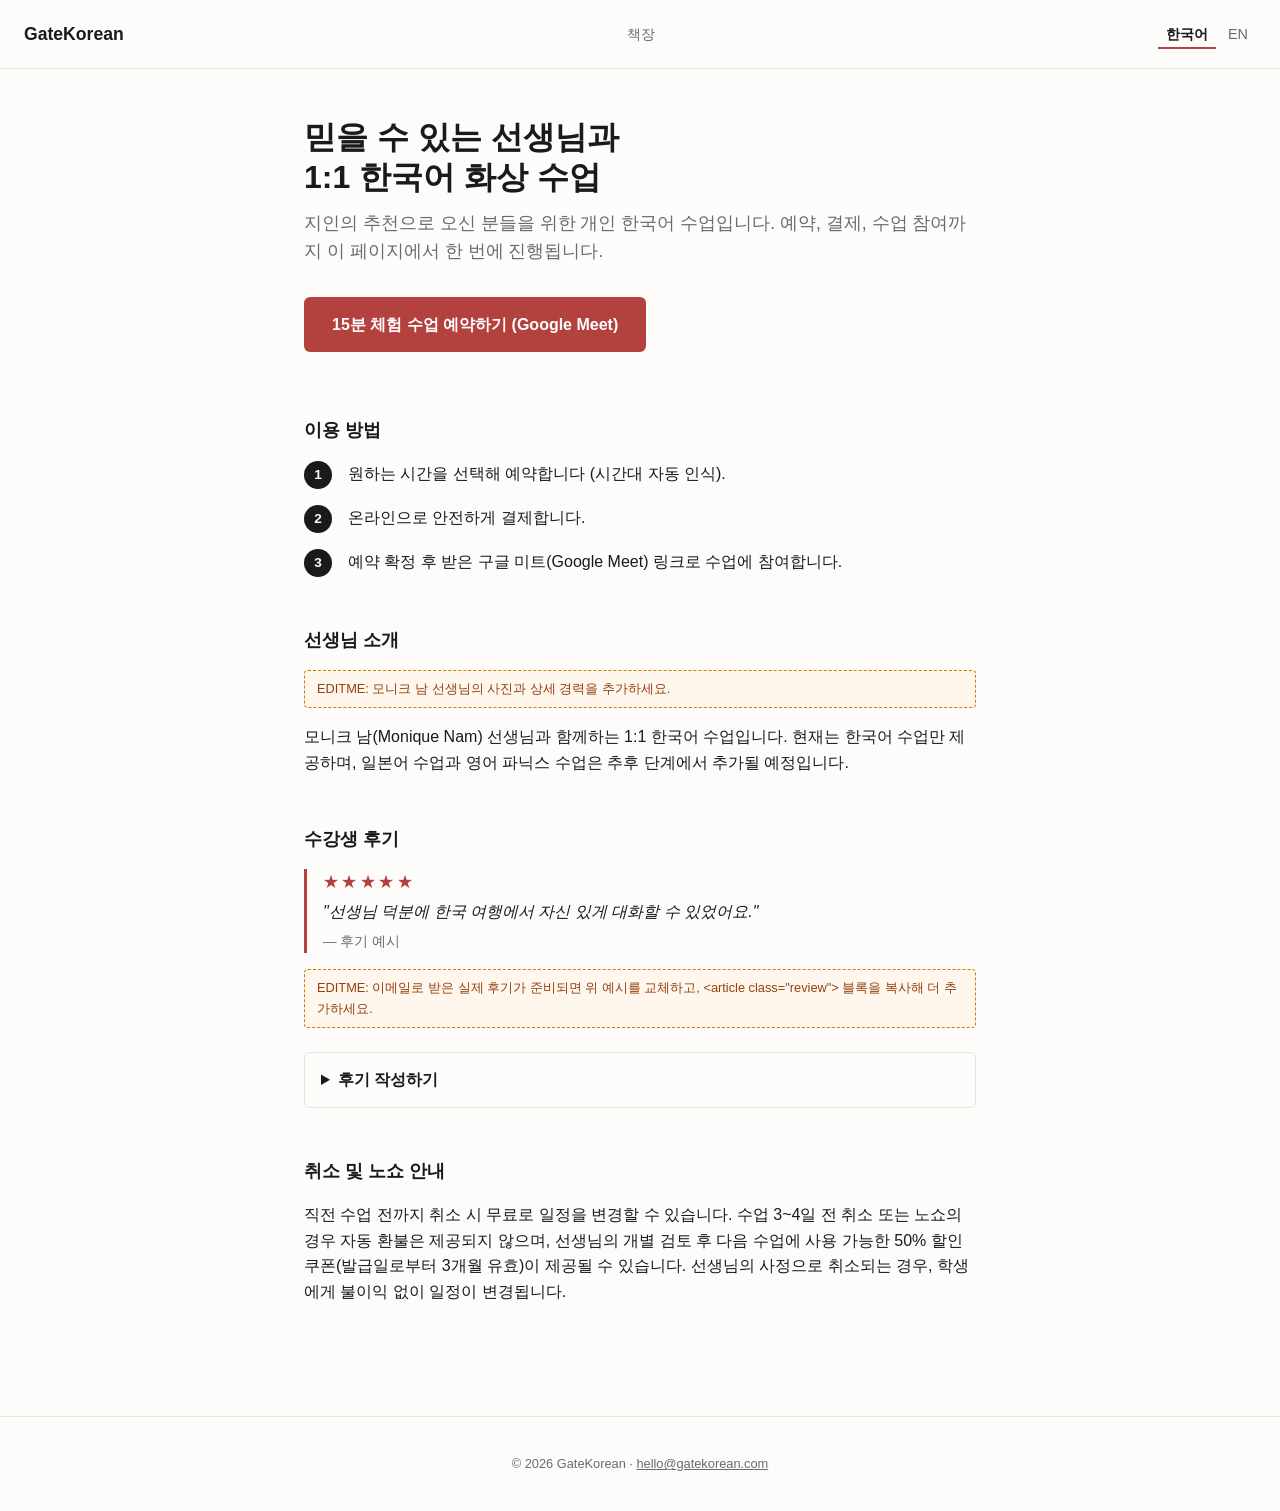
==== ko/index.html @ 8f3b7440 "Add student review section and book archive pages Reviews are curated by hand from Formspree-emailed" ====
<!doctype html>
<html lang="ko">
<head>
<meta charset="utf-8">
<meta name="viewport" content="width=device-width, initial-scale=1">
<title>모니크와 함께하는 한국어 개인 수업</title>
<meta name="description" content="화상으로 배우는 1:1 한국어 개인 수업. 예약부터 결제, 수업까지 한 번에.">
<link rel="stylesheet" href="/assets/style.css">
</head>
<body>
<header class="site">
  <a class="brand" href="/ko/">GateKorean</a>
  <nav class="site-nav">
    <a href="/ko/books/">책장</a>
  </nav>
  <nav class="lang-toggle">
    <a href="/ko/" class="active">한국어</a>
    <a href="/en/">EN</a>
  </nav>
</header>

<main>
  <div class="wrap">
    <h1>믿을 수 있는 선생님과<br>1:1 한국어 화상 수업</h1>
    <p class="tagline">지인의 추천으로 오신 분들을 위한 개인 한국어 수업입니다. 예약, 결제, 수업 참여까지 이 페이지에서 한 번에 진행됩니다.</p>

    <a class="cta" href="https://cal.com/moniquenam/moniquekor-trial-lesson-15min" target="_blank" rel="noopener">15분 체험 수업 예약하기 (Google Meet)</a>

    <section>
      <h2>이용 방법</h2>
      <ol class="steps">
        <li><span class="num">1</span><span>원하는 시간을 선택해 예약합니다 (시간대 자동 인식).</span></li>
        <li><span class="num">2</span><span>온라인으로 안전하게 결제합니다.</span></li>
        <li><span class="num">3</span><span>예약 확정 후 받은 구글 미트(Google Meet) 링크로 수업에 참여합니다.</span></li>
      </ol>
    </section>

    <section>
      <h2>선생님 소개</h2>
      <div class="placeholder">EDITME: 모니크 남 선생님의 사진과 상세 경력을 추가하세요.</div>
      <p>모니크 남(Monique Nam) 선생님과 함께하는 1:1 한국어 수업입니다. 현재는 한국어 수업만 제공하며, 일본어 수업과 영어 파닉스 수업은 추후 단계에서 추가될 예정입니다.</p>
    </section>

    <section>
      <h2>수강생 후기</h2>

      <div class="reviews">
        <article class="review">
          <div class="review-stars" aria-hidden="true">★★★★★</div>
          <p class="review-comment">"선생님 덕분에 한국 여행에서 자신 있게 대화할 수 있었어요."</p>
          <p class="review-name">— 후기 예시</p>
        </article>
      </div>
      <div class="placeholder">EDITME: 이메일로 받은 실제 후기가 준비되면 위 예시를 교체하고, &lt;article class="review"&gt; 블록을 복사해 더 추가하세요.</div>

      <details class="review-form-wrap">
        <summary>후기 작성하기</summary>
        <form class="review-form" action="https://formspree.io/f/EDITME" method="POST">
          <label for="review-name">이름</label>
          <input type="text" id="review-name" name="name" required>

          <fieldset class="star-rating">
            <legend>평점</legend>
            <input type="radio" id="star5" name="rating" value="5" required><label for="star5" title="5점">★</label>
            <input type="radio" id="star4" name="rating" value="4"><label for="star4" title="4점">★</label>
            <input type="radio" id="star3" name="rating" value="3"><label for="star3" title="3점">★</label>
            <input type="radio" id="star2" name="rating" value="2"><label for="star2" title="2점">★</label>
            <input type="radio" id="star1" name="rating" value="1"><label for="star1" title="1점">★</label>
          </fieldset>

          <label for="review-comment">후기 내용</label>
          <textarea id="review-comment" name="comment" rows="4" required></textarea>

          <input type="text" name="_gotcha" style="display:none" tabindex="-1" autocomplete="off">
          <input type="hidden" name="_subject" value="New review — GateKorean">

          <button type="submit" class="cta">후기 제출하기</button>
        </form>
      </details>
    </section>

    <section>
      <h2>취소 및 노쇼 안내</h2>
      <p>직전 수업 전까지 취소 시 무료로 일정을 변경할 수 있습니다. 수업 3~4일 전 취소 또는 노쇼의 경우 자동 환불은 제공되지 않으며, 선생님의 개별 검토 후 다음 수업에 사용 가능한 50% 할인 쿠폰(발급일로부터 3개월 유효)이 제공될 수 있습니다. 선생님의 사정으로 취소되는 경우, 학생에게 불이익 없이 일정이 변경됩니다.</p>
    </section>
  </div>
</main>

<footer class="site">
  <p>&copy; 2026 GateKorean · <a href="mailto:hello@gatekorean.com">hello@gatekorean.com</a></p>
</footer>
</body>
</html>
---- assets/style.css ----
:root {
  --ink: #1a1a1a;
  --paper: #fdfcfa;
  --accent: #b3413e;
  --muted: #6b6b6b;
  --line: #e6e2dc;
  --max-width: 720px;
}

* { box-sizing: border-box; }

html { scroll-behavior: smooth; }

body {
  margin: 0;
  font-family: -apple-system, BlinkMacSystemFont, "Apple SD Gothic Neo", "Noto Sans KR", "Segoe UI", sans-serif;
  color: var(--ink);
  background: var(--paper);
  line-height: 1.6;
}

.wrap {
  max-width: var(--max-width);
  margin: 0 auto;
  padding: 0 1.5rem;
}

header.site {
  display: flex;
  align-items: center;
  justify-content: space-between;
  padding: 1.25rem 1.5rem;
  border-bottom: 1px solid var(--line);
}

header.site .brand {
  font-weight: 700;
  font-size: 1.1rem;
  text-decoration: none;
  color: var(--ink);
}

.site-nav a {
  color: var(--muted);
  text-decoration: none;
  font-size: 0.9rem;
  padding: 0.3rem 0.5rem;
}

.site-nav a:hover,
.site-nav a[aria-current="page"] {
  color: var(--ink);
  font-weight: 700;
}

.lang-toggle a {
  color: var(--muted);
  text-decoration: none;
  font-size: 0.9rem;
  padding: 0.3rem 0.5rem;
}

.lang-toggle a.active {
  color: var(--ink);
  font-weight: 700;
  border-bottom: 2px solid var(--accent);
}

main .wrap { padding-top: 3rem; padding-bottom: 4rem; }

h1 {
  font-size: 2rem;
  line-height: 1.25;
  margin: 0 0 0.75rem;
}

.tagline {
  font-size: 1.1rem;
  color: var(--muted);
  margin: 0 0 2rem;
}

.cta {
  display: inline-block;
  background: var(--accent);
  color: #fff;
  text-decoration: none;
  font-weight: 700;
  padding: 0.9rem 1.75rem;
  border-radius: 6px;
  margin-bottom: 3rem;
}

.cta:hover { opacity: 0.9; }

section {
  margin-bottom: 3rem;
}

section h2 {
  font-size: 1.15rem;
  margin-bottom: 1rem;
}

.steps {
  list-style: none;
  padding: 0;
  margin: 0;
  display: grid;
  gap: 1rem;
}

.steps li {
  display: flex;
  gap: 1rem;
  align-items: flex-start;
}

.steps .num {
  flex-shrink: 0;
  width: 28px;
  height: 28px;
  border-radius: 50%;
  background: var(--ink);
  color: var(--paper);
  display: flex;
  align-items: center;
  justify-content: center;
  font-size: 0.85rem;
  font-weight: 700;
}

.testimonial {
  border-left: 3px solid var(--accent);
  padding-left: 1rem;
  color: var(--muted);
  font-style: italic;
  margin-bottom: 1rem;
}

.testimonial cite {
  display: block;
  margin-top: 0.4rem;
  font-style: normal;
  font-size: 0.85rem;
  color: var(--ink);
}

footer.site {
  border-top: 1px solid var(--line);
  padding: 1.5rem;
  text-align: center;
  color: var(--muted);
  font-size: 0.8rem;
}

footer.site a {
  color: var(--muted);
}

.placeholder {
  background: #fff7ed;
  border: 1px dashed #d97706;
  padding: 0.5rem 0.75rem;
  font-size: 0.8rem;
  color: #92400e;
  border-radius: 4px;
  margin-bottom: 1rem;
}

/* Reviews */

.reviews {
  display: grid;
  gap: 1.5rem;
  margin: 0 0 1rem;
}

.review {
  border-left: 3px solid var(--accent);
  padding-left: 1rem;
}

.review-stars {
  color: var(--accent);
  letter-spacing: 0.15rem;
  margin-bottom: 0.3rem;
}

.review-comment {
  font-style: italic;
  margin: 0 0 0.4rem;
}

.review-name {
  font-size: 0.85rem;
  color: var(--muted);
  margin: 0;
}

.review-form-wrap {
  margin-top: 1.5rem;
  border: 1px solid var(--line);
  border-radius: 6px;
  padding: 0 1rem;
}

.review-form-wrap summary {
  cursor: pointer;
  font-weight: 700;
  padding: 0.9rem 0;
}

.review-form {
  display: grid;
  gap: 0.9rem;
  padding-bottom: 1.25rem;
}

.review-form label {
  font-size: 0.85rem;
  font-weight: 700;
}

.review-form input[type="text"],
.review-form textarea {
  font: inherit;
  width: 100%;
  padding: 0.6rem 0.75rem;
  border: 1px solid var(--line);
  border-radius: 4px;
  background: #fff;
  color: var(--ink);
}

.review-form textarea { resize: vertical; }

.review-form .cta {
  border: 0;
  cursor: pointer;
  font: inherit;
  justify-self: start;
}

.star-rating {
  border: 0;
  padding: 0;
  margin: 0;
  display: flex;
  flex-direction: row-reverse;
  justify-content: flex-end;
  gap: 0.1rem;
}

.star-rating legend {
  font-size: 0.85rem;
  font-weight: 700;
  padding: 0;
  margin-bottom: 0.2rem;
  width: 100%;
}

.star-rating input {
  position: absolute;
  opacity: 0;
  width: 1px;
  height: 1px;
}

.star-rating label {
  font-size: 1.7rem;
  color: var(--line);
  cursor: pointer;
  line-height: 1;
  padding: 0 0.05rem;
}

.star-rating input:checked ~ label,
.star-rating label:hover,
.star-rating label:hover ~ label {
  color: var(--accent);
}

/* Book archive */

.book-list {
  display: grid;
  gap: 2rem;
  margin: 1.5rem 0 3rem;
}

.book {
  display: flex;
  gap: 1.25rem;
  align-items: flex-start;
}

.book-cover {
  border-radius: 4px;
  box-shadow: 0 1px 4px rgba(0, 0, 0, 0.15);
  flex-shrink: 0;
  object-fit: cover;
  background: var(--line);
}

.book-cover.placeholder-cover {
  display: flex;
  align-items: center;
  justify-content: center;
  text-align: center;
  font-size: 0.7rem;
  color: var(--muted);
  padding: 0.5rem;
}

.book-title {
  font-size: 1.05rem;
  margin: 0 0 0.15rem;
}

.book-author {
  font-size: 0.85rem;
  color: var(--muted);
  margin: 0 0 0.75rem;
}

.book-quote {
  border-left: 3px solid var(--accent);
  padding-left: 0.85rem;
  margin: 0 0 0.75rem;
  font-style: italic;
  color: var(--ink);
}

.book-comment {
  margin: 0;
  color: var(--muted);
}

@media (max-width: 480px) {
  .book { flex-direction: column; }
}
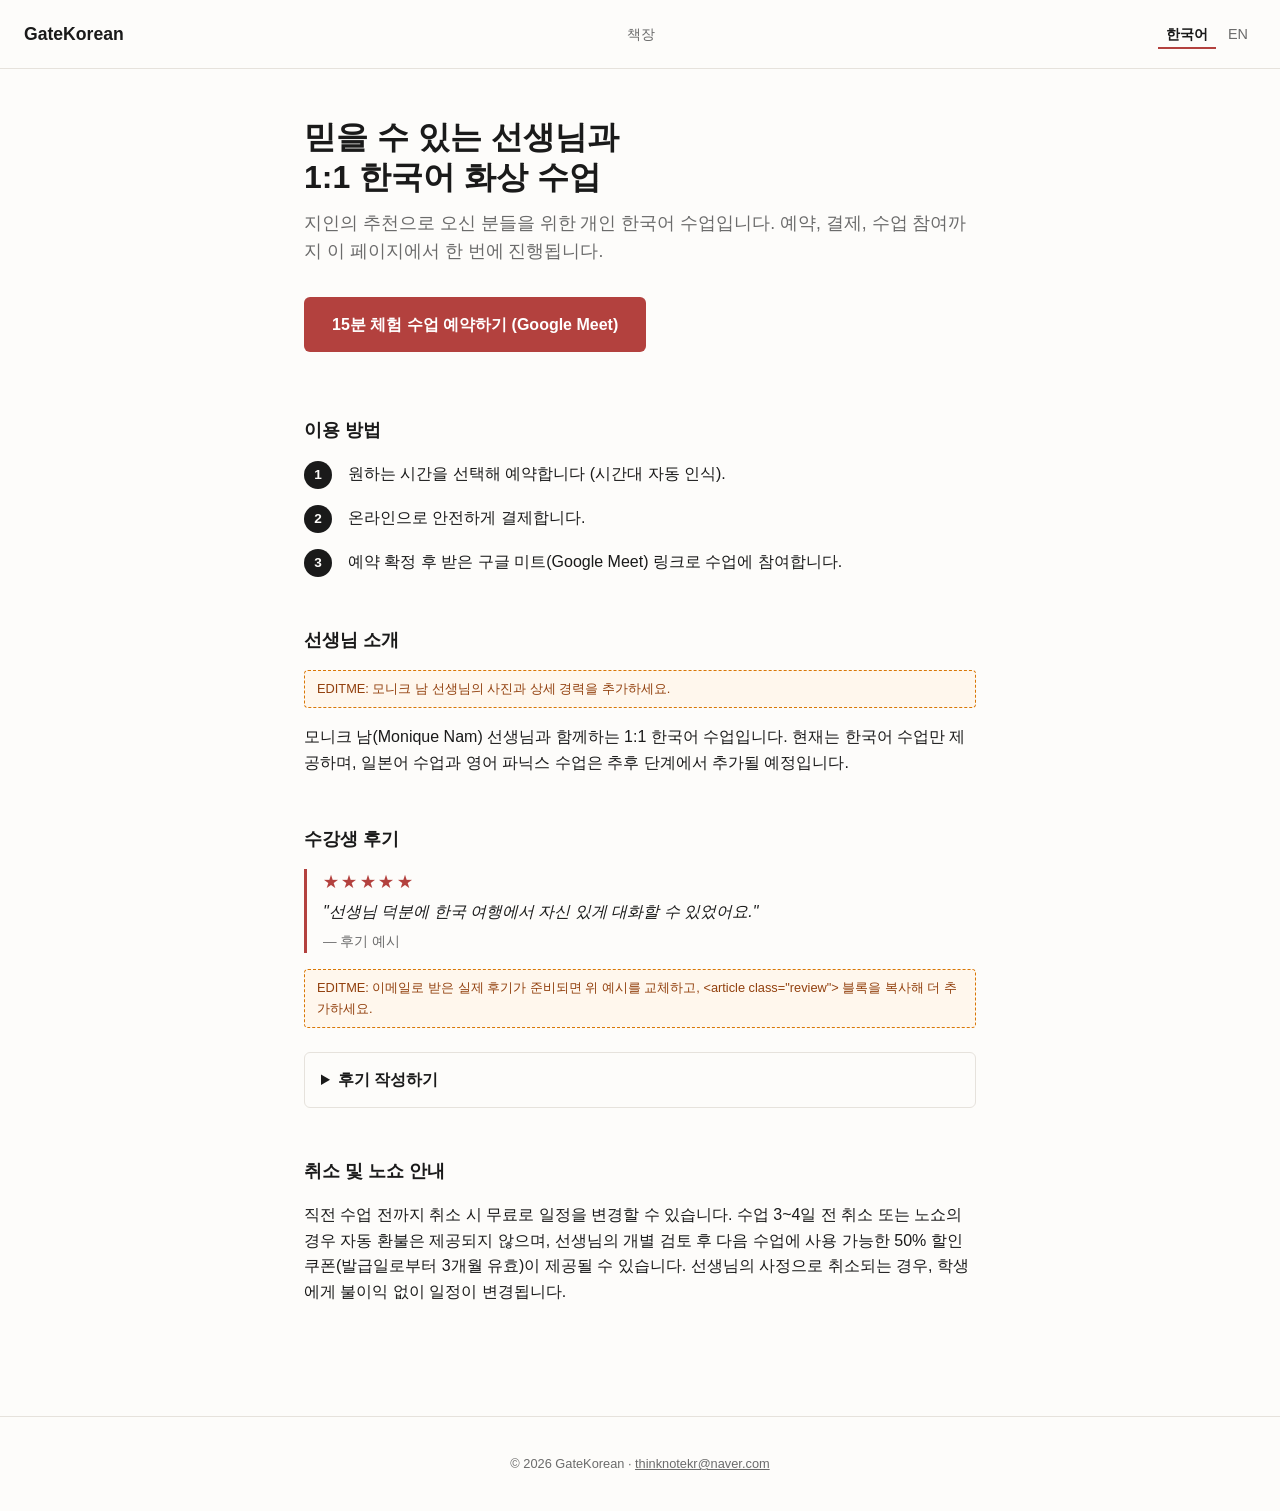
==== commit ba4a78df: "Update contact email to thinknotekr@naver.com Co-Authored-By: Claude Sonnet 5 <noreply@anthropic.com" ====
--- a/ko/index.html
+++ b/ko/index.html
@@ -87,7 +87,7 @@
 </main>
 
 <footer class="site">
-  <p>&copy; 2026 GateKorean · <a href="mailto:hello@gatekorean.com">hello@gatekorean.com</a></p>
+  <p>&copy; 2026 GateKorean · <a href="mailto:thinknotekr@naver.com">thinknotekr@naver.com</a></p>
 </footer>
 </body>
 </html>
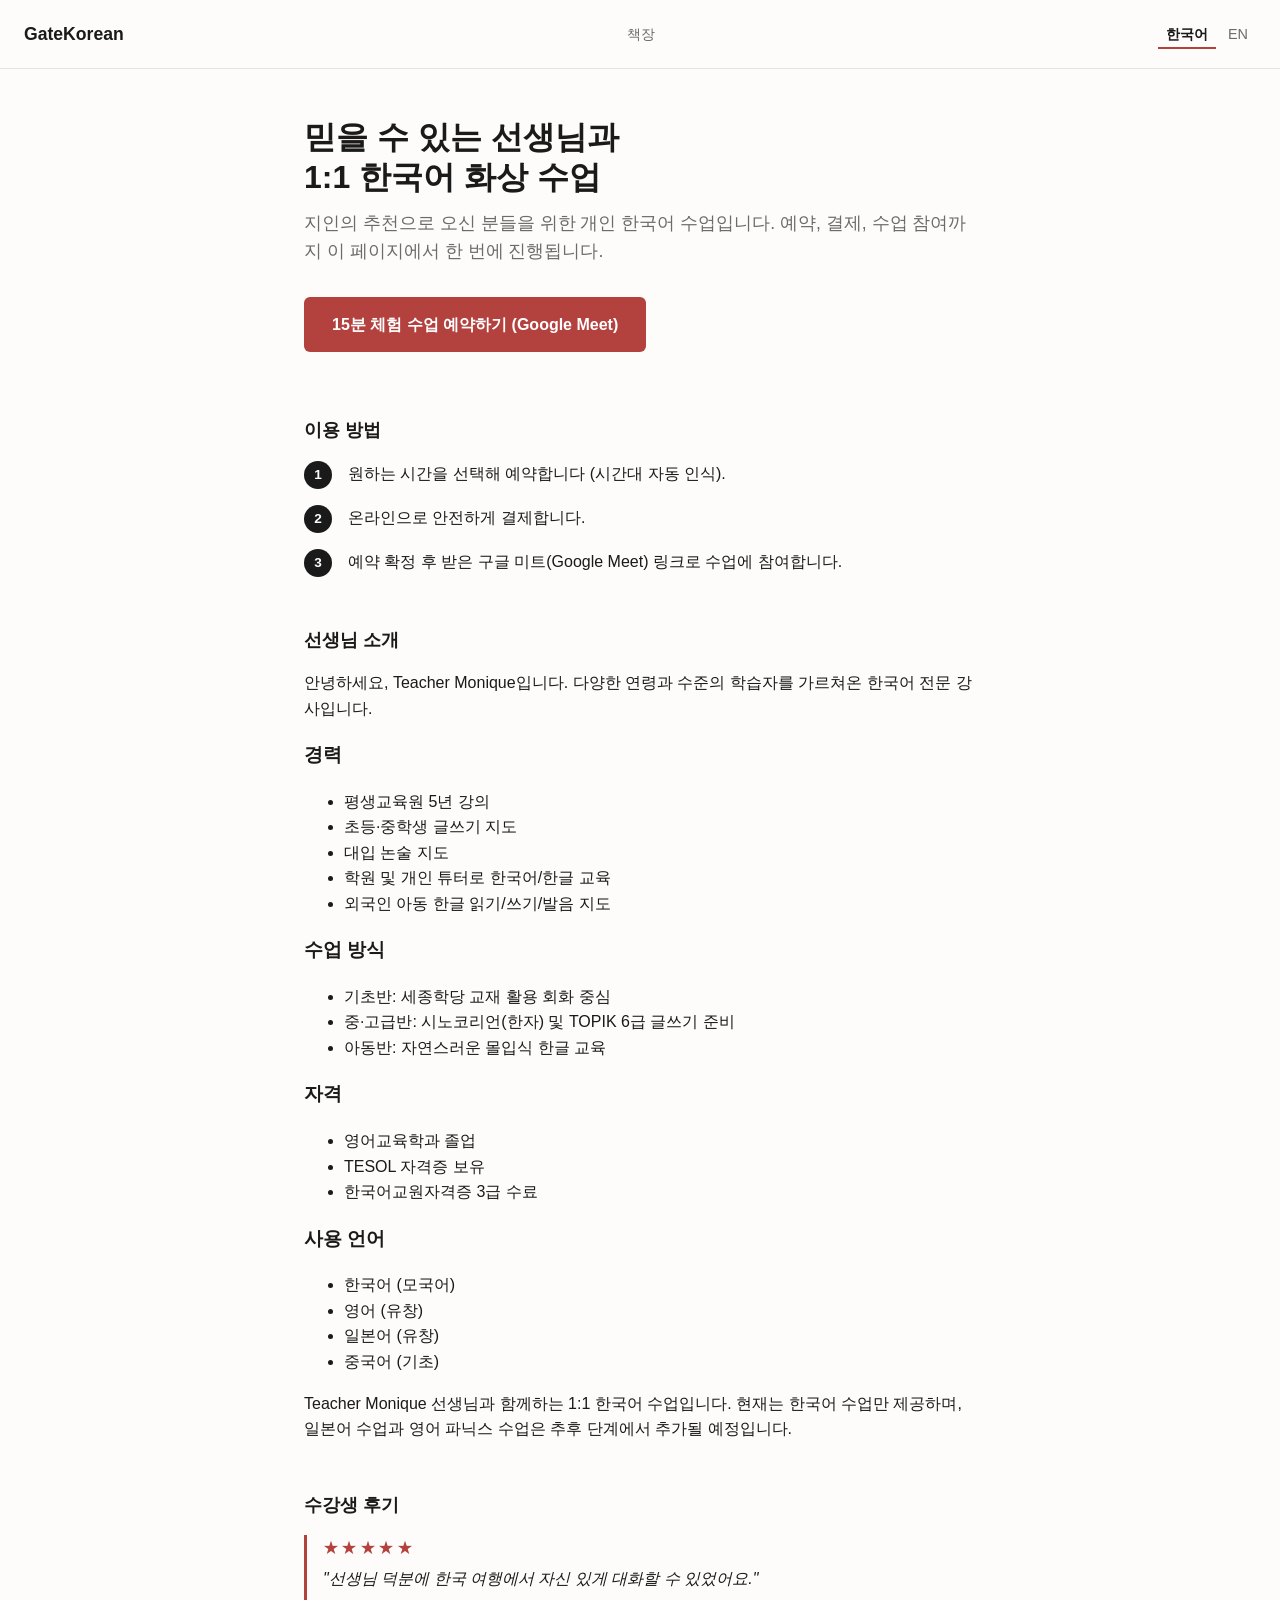
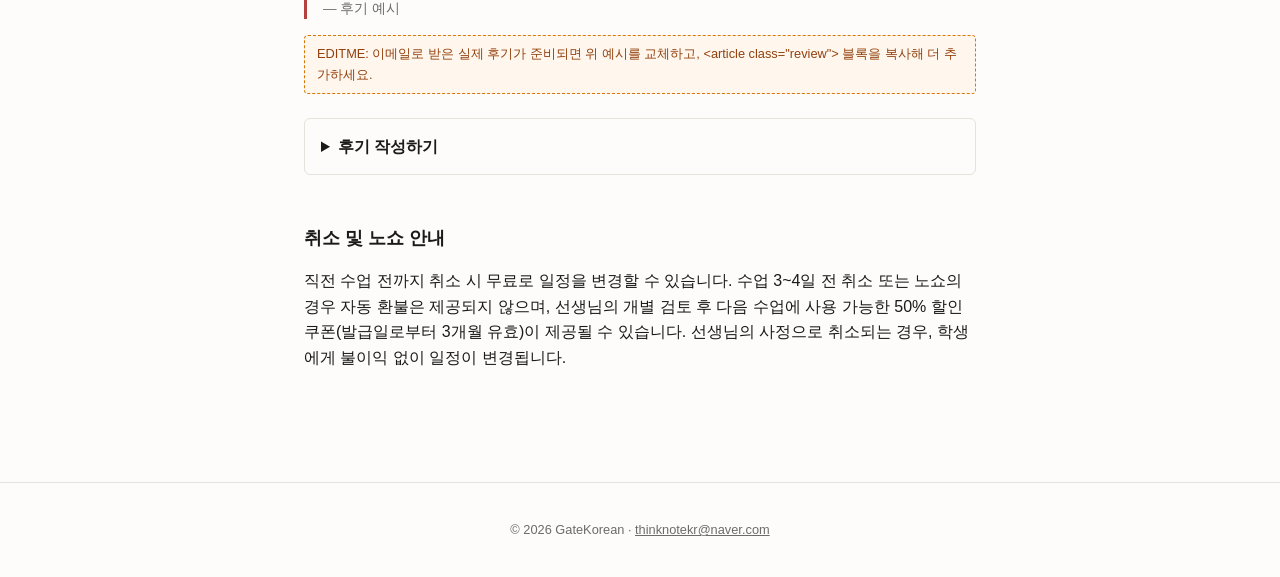
==== commit 7f89ab21: "Rename teacher to Teacher Monique and add full bio Replace placeholder teacher intro with detailed b" ====
--- a/ko/index.html
+++ b/ko/index.html
@@ -37,8 +37,40 @@
 
     <section>
       <h2>선생님 소개</h2>
-      <div class="placeholder">EDITME: 모니크 남 선생님의 사진과 상세 경력을 추가하세요.</div>
-      <p>모니크 남(Monique Nam) 선생님과 함께하는 1:1 한국어 수업입니다. 현재는 한국어 수업만 제공하며, 일본어 수업과 영어 파닉스 수업은 추후 단계에서 추가될 예정입니다.</p>
+      <p>안녕하세요, Teacher Monique입니다. 다양한 연령과 수준의 학습자를 가르쳐온 한국어 전문 강사입니다.</p>
+
+      <h3>경력</h3>
+      <ul>
+        <li>평생교육원 5년 강의</li>
+        <li>초등·중학생 글쓰기 지도</li>
+        <li>대입 논술 지도</li>
+        <li>학원 및 개인 튜터로 한국어/한글 교육</li>
+        <li>외국인 아동 한글 읽기/쓰기/발음 지도</li>
+      </ul>
+
+      <h3>수업 방식</h3>
+      <ul>
+        <li>기초반: 세종학당 교재 활용 회화 중심</li>
+        <li>중·고급반: 시노코리언(한자) 및 TOPIK 6급 글쓰기 준비</li>
+        <li>아동반: 자연스러운 몰입식 한글 교육</li>
+      </ul>
+
+      <h3>자격</h3>
+      <ul>
+        <li>영어교육학과 졸업</li>
+        <li>TESOL 자격증 보유</li>
+        <li>한국어교원자격증 3급 수료</li>
+      </ul>
+
+      <h3>사용 언어</h3>
+      <ul>
+        <li>한국어 (모국어)</li>
+        <li>영어 (유창)</li>
+        <li>일본어 (유창)</li>
+        <li>중국어 (기초)</li>
+      </ul>
+
+      <p>Teacher Monique 선생님과 함께하는 1:1 한국어 수업입니다. 현재는 한국어 수업만 제공하며, 일본어 수업과 영어 파닉스 수업은 추후 단계에서 추가될 예정입니다.</p>
     </section>
 
     <section>
@@ -55,7 +87,7 @@
 
       <details class="review-form-wrap">
         <summary>후기 작성하기</summary>
-        <form class="review-form" action="https://formspree.io/f/EDITME" method="POST">
+        <form class="review-form" action="https://formspree.io/f/xojgqnlb" method="POST">
           <label for="review-name">이름</label>
           <input type="text" id="review-name" name="name" required>
 
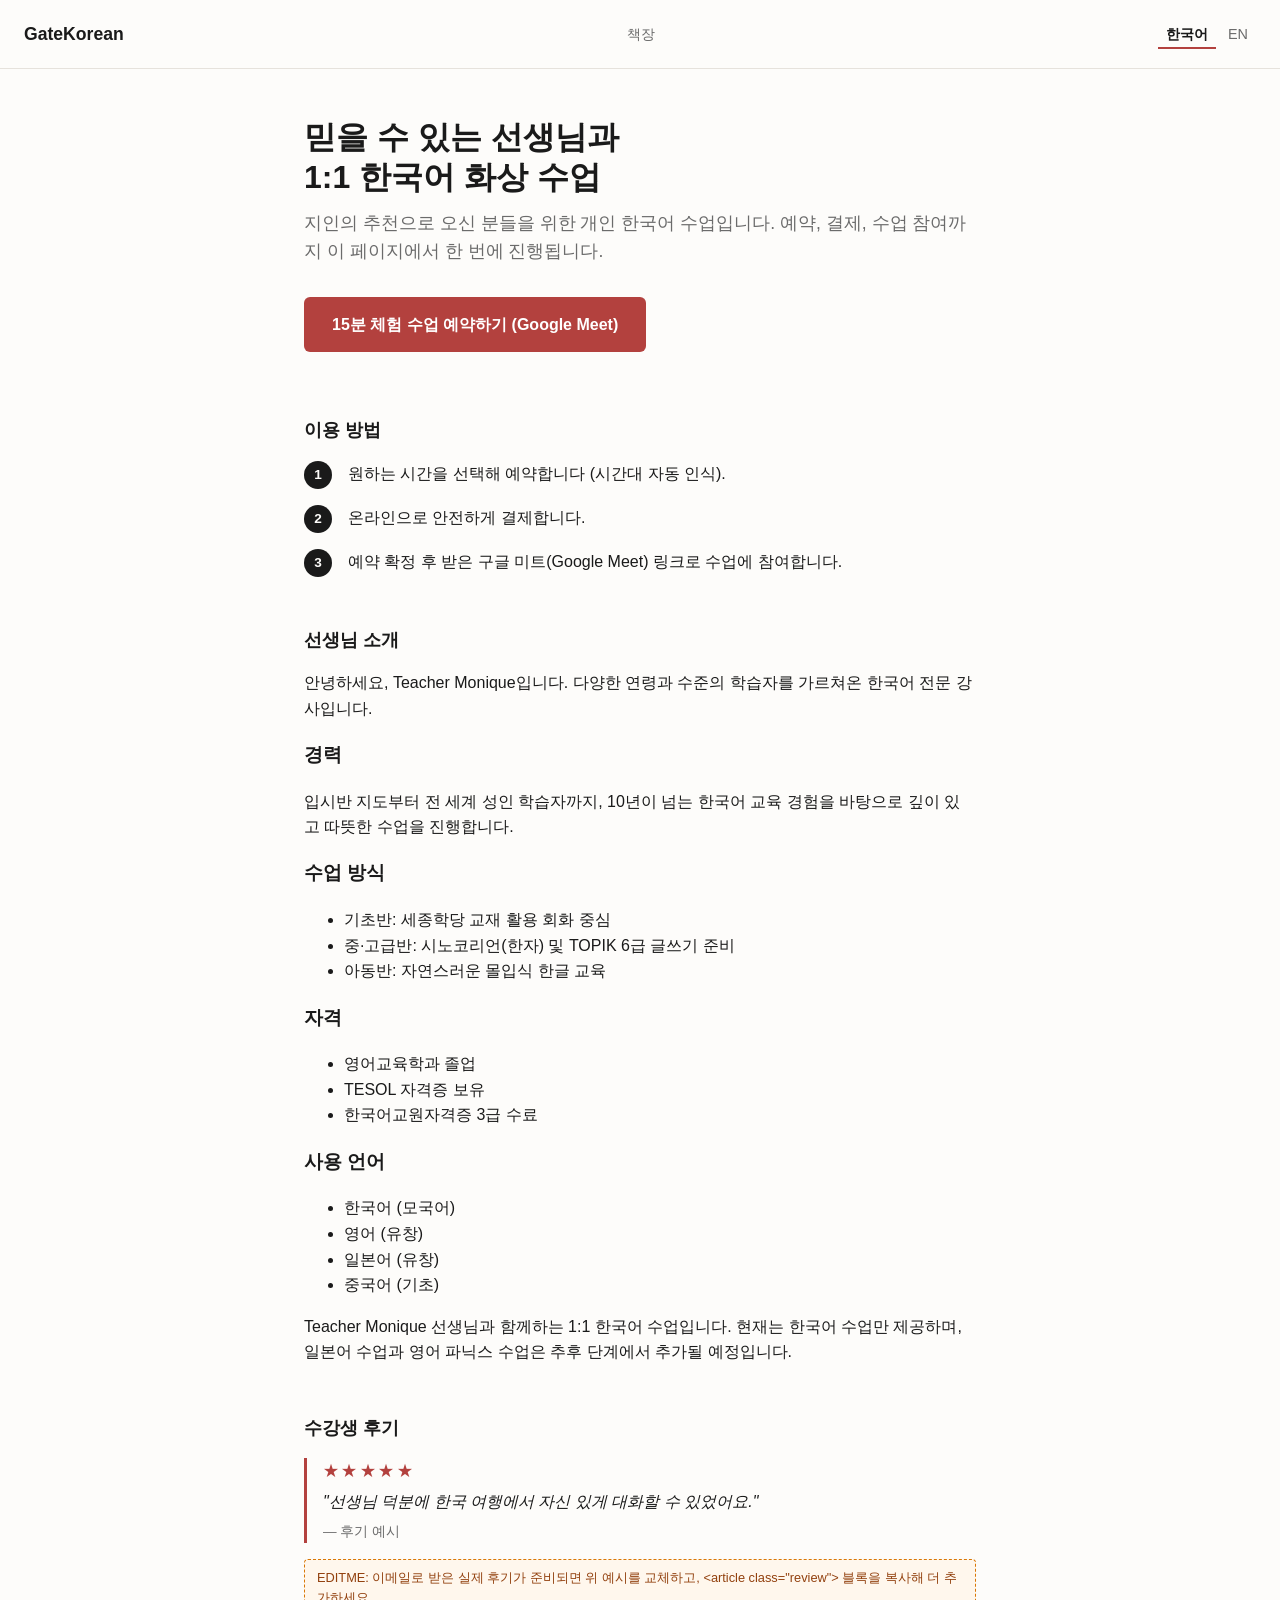
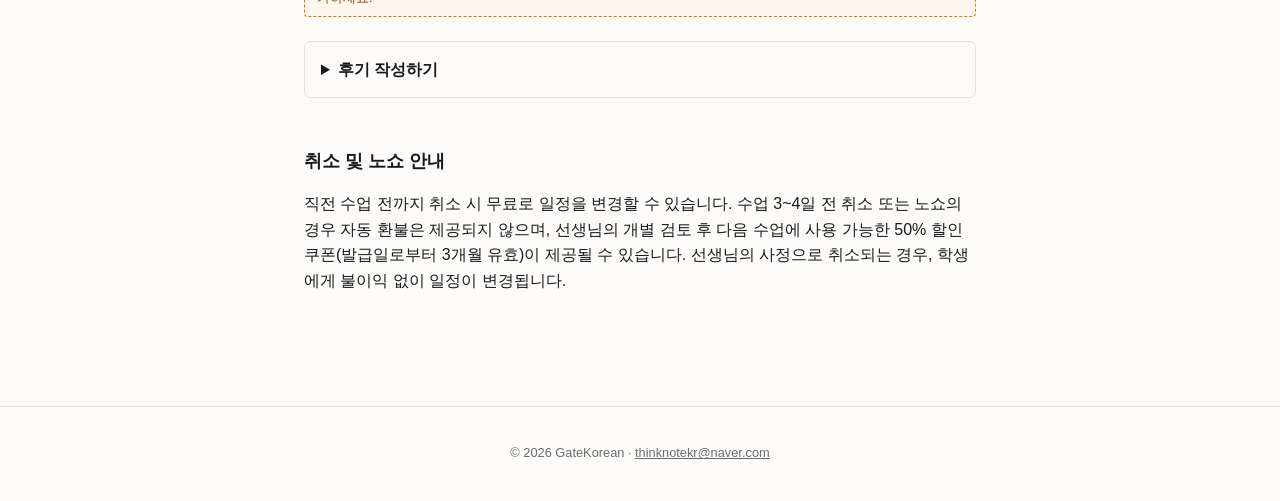
==== commit e591435e: "Replace teaching experience bullets with summary paragraph Co-Authored-By: Claude Sonnet 5 <noreply@" ====
--- a/ko/index.html
+++ b/ko/index.html
@@ -40,13 +40,7 @@
       <p>안녕하세요, Teacher Monique입니다. 다양한 연령과 수준의 학습자를 가르쳐온 한국어 전문 강사입니다.</p>
 
       <h3>경력</h3>
-      <ul>
-        <li>평생교육원 5년 강의</li>
-        <li>초등·중학생 글쓰기 지도</li>
-        <li>대입 논술 지도</li>
-        <li>학원 및 개인 튜터로 한국어/한글 교육</li>
-        <li>외국인 아동 한글 읽기/쓰기/발음 지도</li>
-      </ul>
+      <p>입시반 지도부터 전 세계 성인 학습자까지, 10년이 넘는 한국어 교육 경험을 바탕으로 깊이 있고 따뜻한 수업을 진행합니다.</p>
 
       <h3>수업 방식</h3>
       <ul>
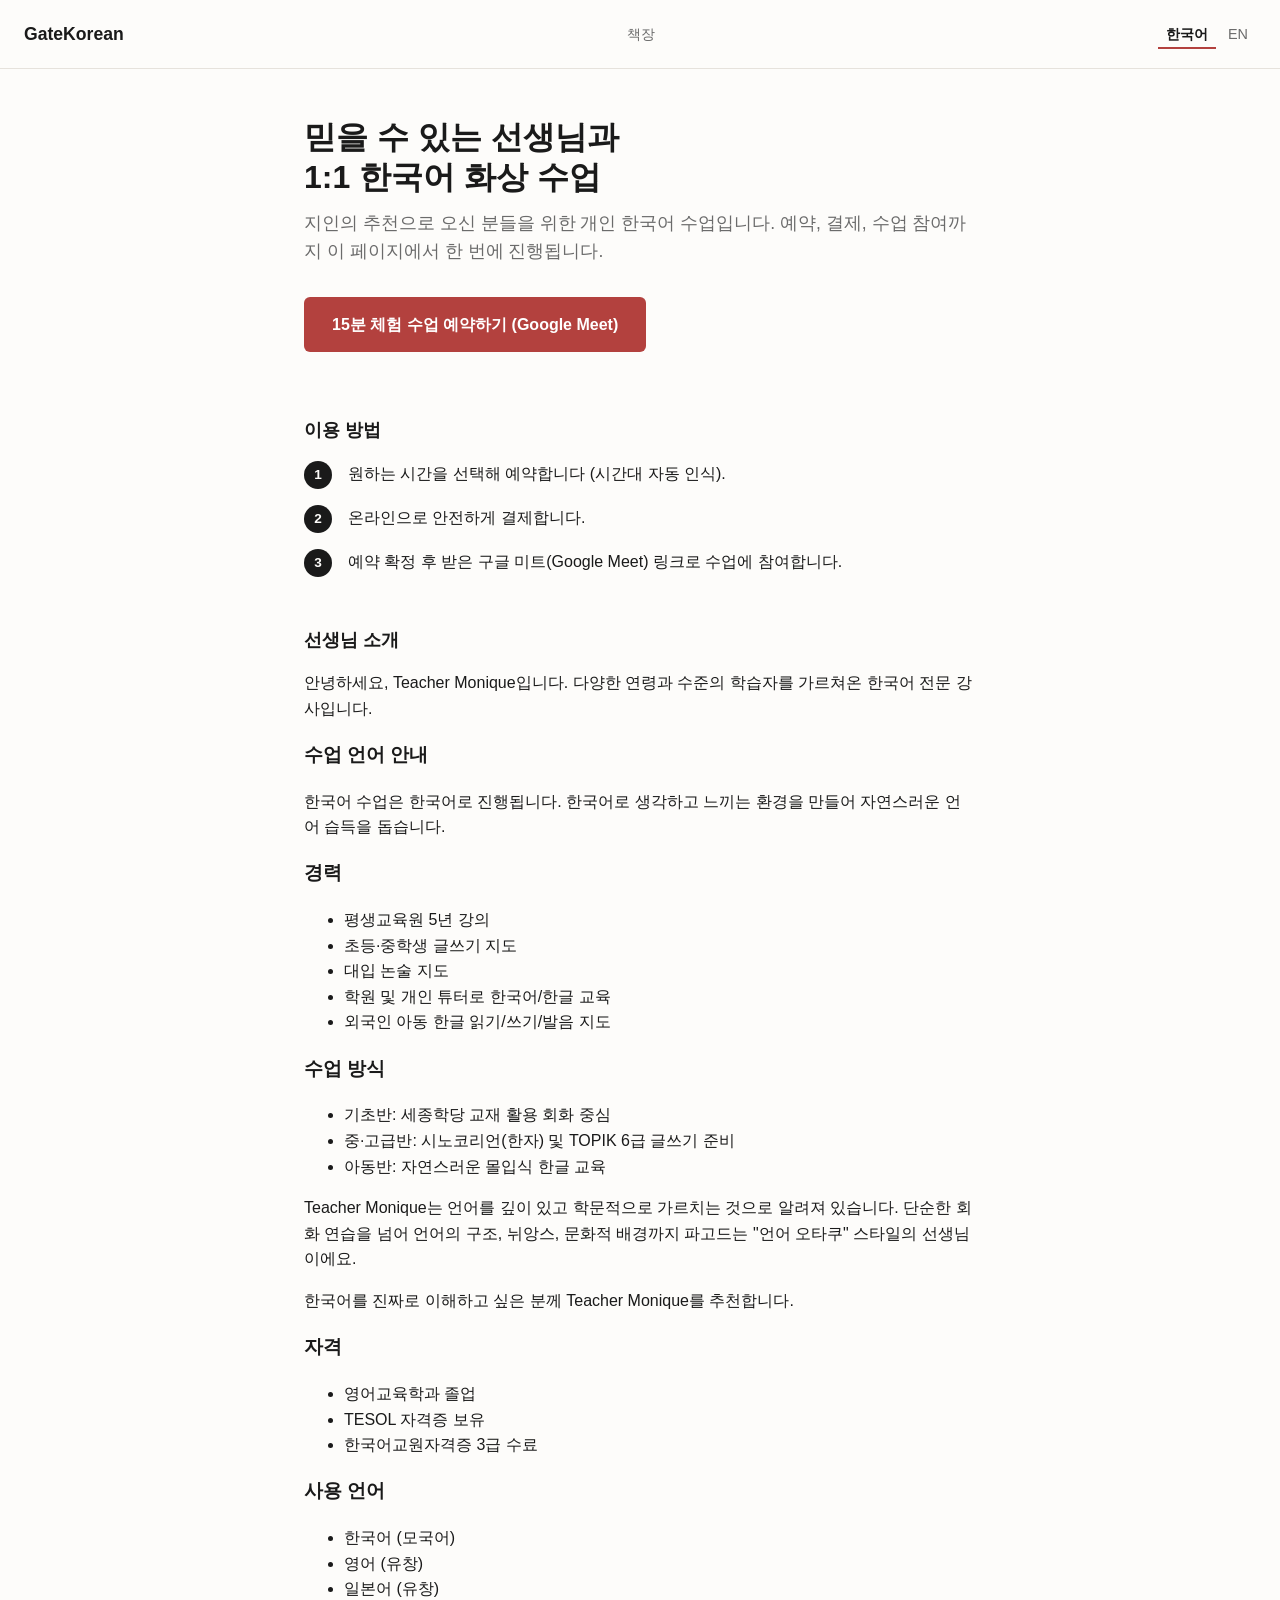
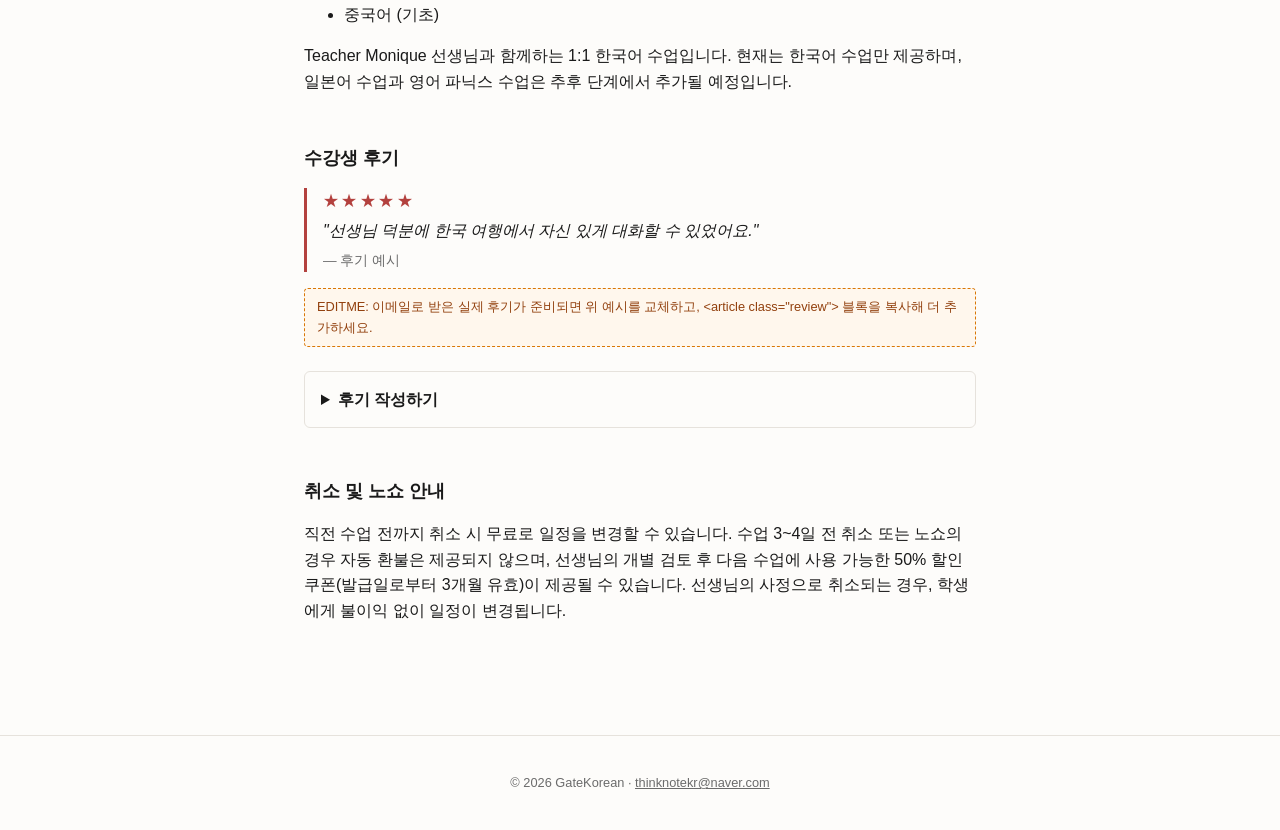
==== commit 7e517bc2: "Expand teacher bio with immersive-approach note and language-otaku framing Restore full teaching exp" ====
--- a/ko/index.html
+++ b/ko/index.html
@@ -39,8 +39,17 @@
       <h2>선생님 소개</h2>
       <p>안녕하세요, Teacher Monique입니다. 다양한 연령과 수준의 학습자를 가르쳐온 한국어 전문 강사입니다.</p>
 
+      <h3>수업 언어 안내</h3>
+      <p>한국어 수업은 한국어로 진행됩니다. 한국어로 생각하고 느끼는 환경을 만들어 자연스러운 언어 습득을 돕습니다.</p>
+
       <h3>경력</h3>
-      <p>입시반 지도부터 전 세계 성인 학습자까지, 10년이 넘는 한국어 교육 경험을 바탕으로 깊이 있고 따뜻한 수업을 진행합니다.</p>
+      <ul>
+        <li>평생교육원 5년 강의</li>
+        <li>초등·중학생 글쓰기 지도</li>
+        <li>대입 논술 지도</li>
+        <li>학원 및 개인 튜터로 한국어/한글 교육</li>
+        <li>외국인 아동 한글 읽기/쓰기/발음 지도</li>
+      </ul>
 
       <h3>수업 방식</h3>
       <ul>
@@ -48,6 +57,10 @@
         <li>중·고급반: 시노코리언(한자) 및 TOPIK 6급 글쓰기 준비</li>
         <li>아동반: 자연스러운 몰입식 한글 교육</li>
       </ul>
+
+      <p>Teacher Monique는 언어를 깊이 있고 학문적으로 가르치는 것으로 알려져 있습니다. 단순한 회화 연습을 넘어 언어의 구조, 뉘앙스, 문화적 배경까지 파고드는 "언어 오타쿠" 스타일의 선생님이에요.</p>
+
+      <p>한국어를 진짜로 이해하고 싶은 분께 Teacher Monique를 추천합니다.</p>
 
       <h3>자격</h3>
       <ul>
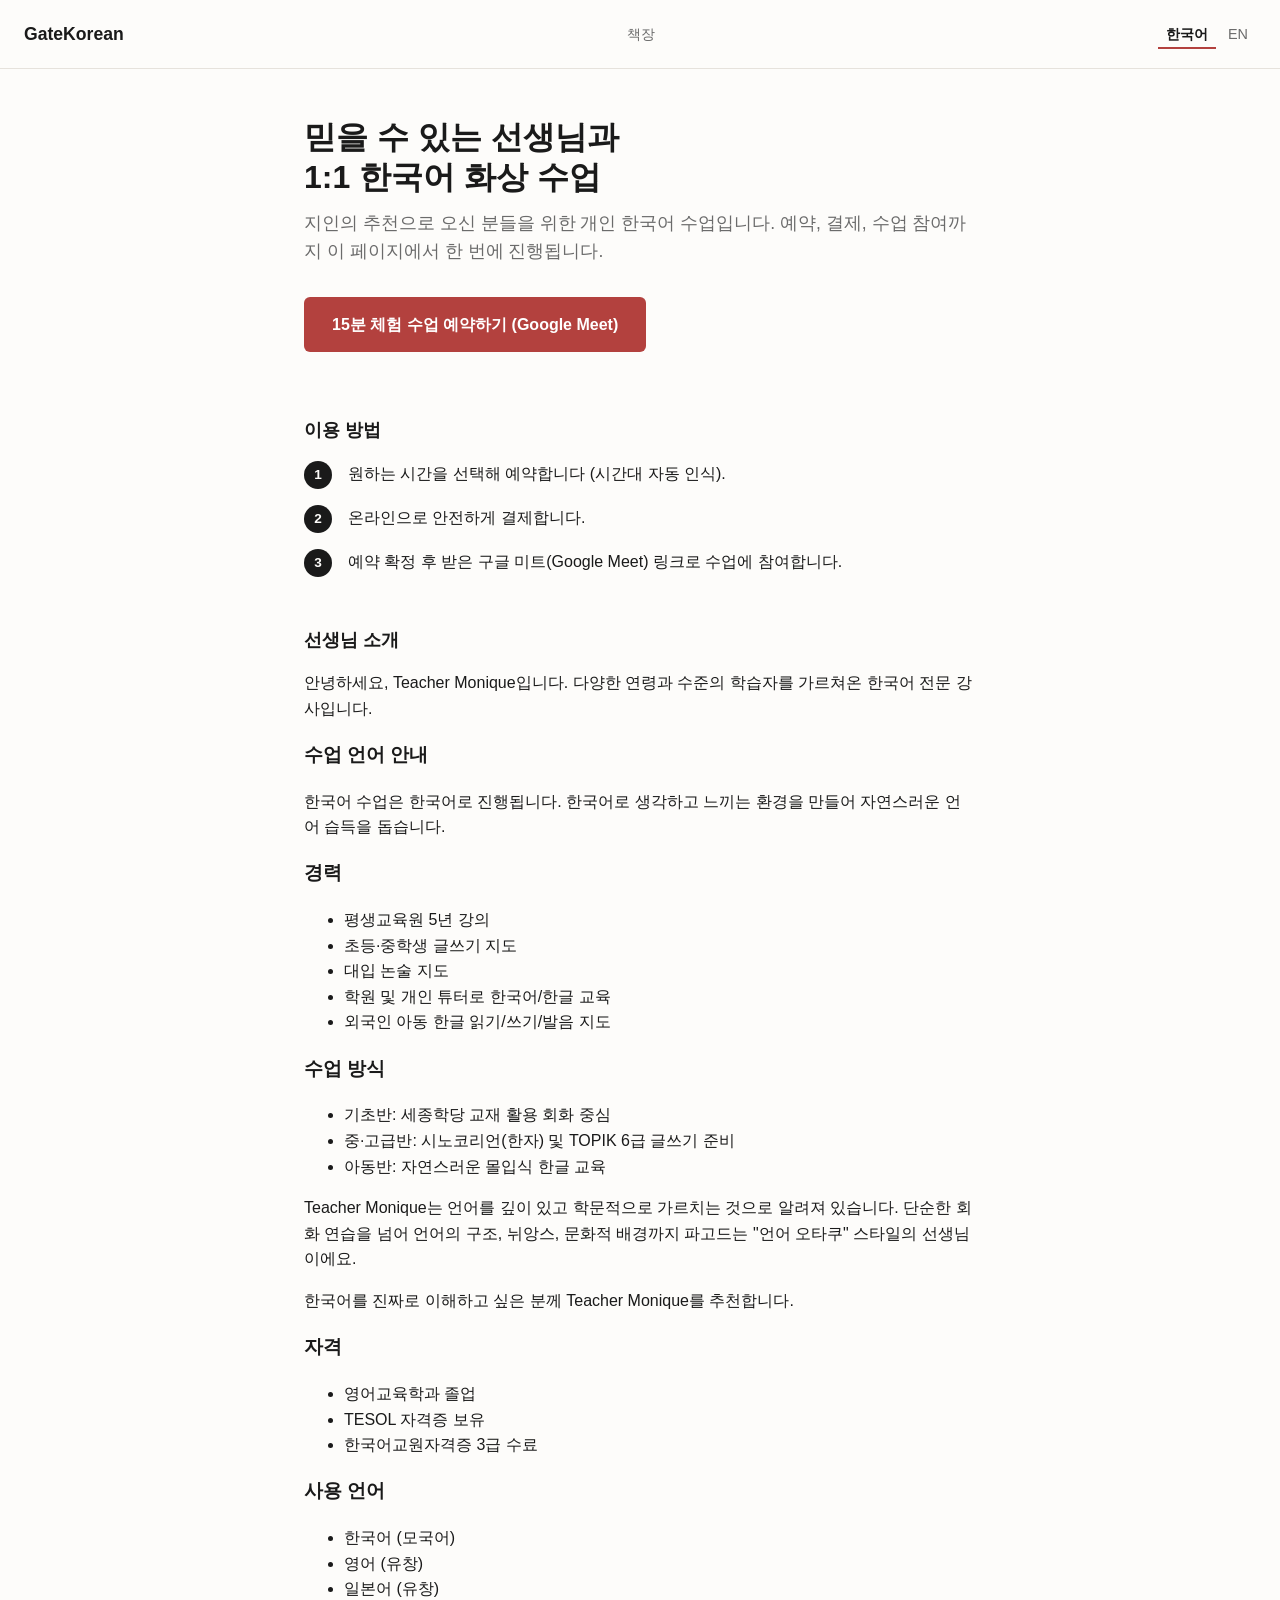
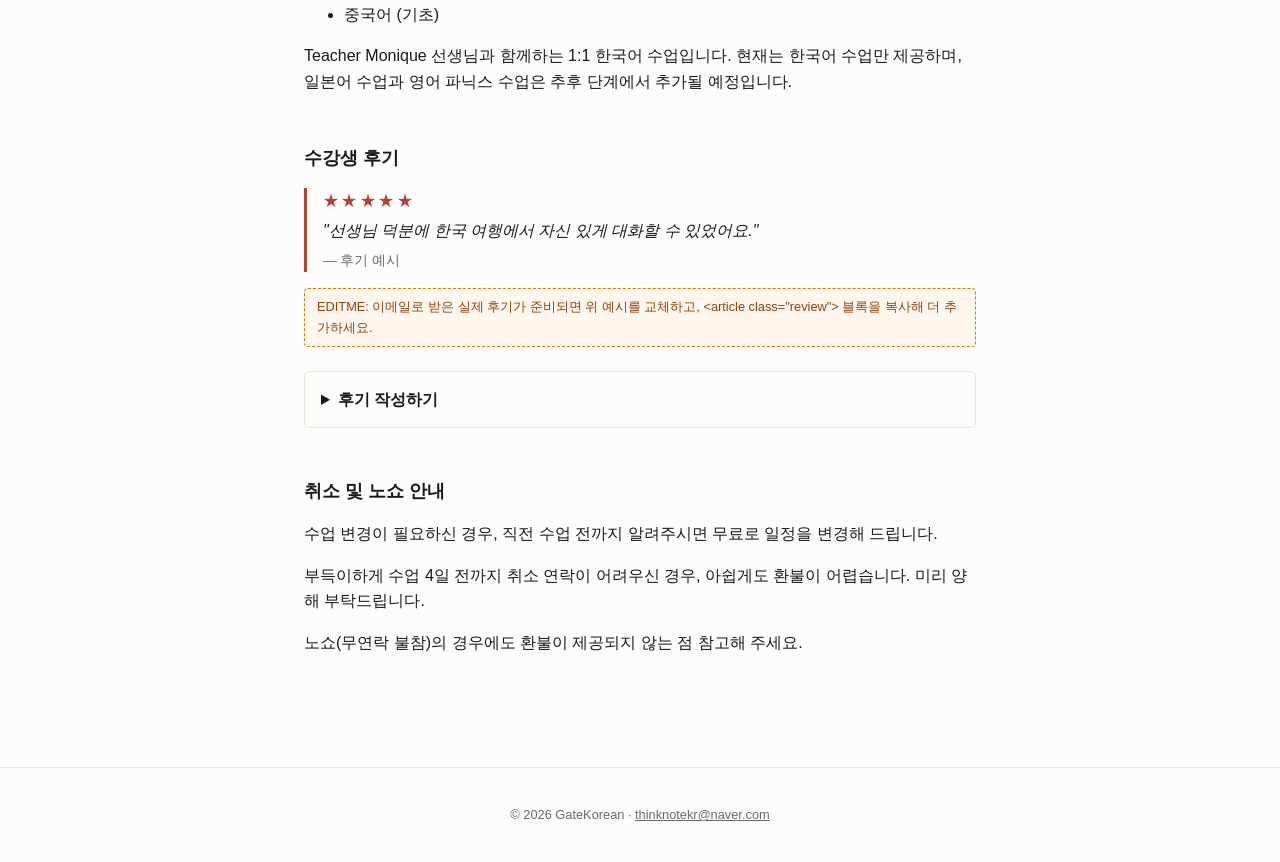
==== commit 105b1922: "Simplify cancellation and no-show policy copy Replace the discount-coupon policy with a straightforw" ====
--- a/ko/index.html
+++ b/ko/index.html
@@ -120,7 +120,9 @@
 
     <section>
       <h2>취소 및 노쇼 안내</h2>
-      <p>직전 수업 전까지 취소 시 무료로 일정을 변경할 수 있습니다. 수업 3~4일 전 취소 또는 노쇼의 경우 자동 환불은 제공되지 않으며, 선생님의 개별 검토 후 다음 수업에 사용 가능한 50% 할인 쿠폰(발급일로부터 3개월 유효)이 제공될 수 있습니다. 선생님의 사정으로 취소되는 경우, 학생에게 불이익 없이 일정이 변경됩니다.</p>
+      <p>수업 변경이 필요하신 경우, 직전 수업 전까지 알려주시면 무료로 일정을 변경해 드립니다.</p>
+      <p>부득이하게 수업 4일 전까지 취소 연락이 어려우신 경우, 아쉽게도 환불이 어렵습니다. 미리 양해 부탁드립니다.</p>
+      <p>노쇼(무연락 불참)의 경우에도 환불이 제공되지 않는 점 참고해 주세요.</p>
     </section>
   </div>
 </main>
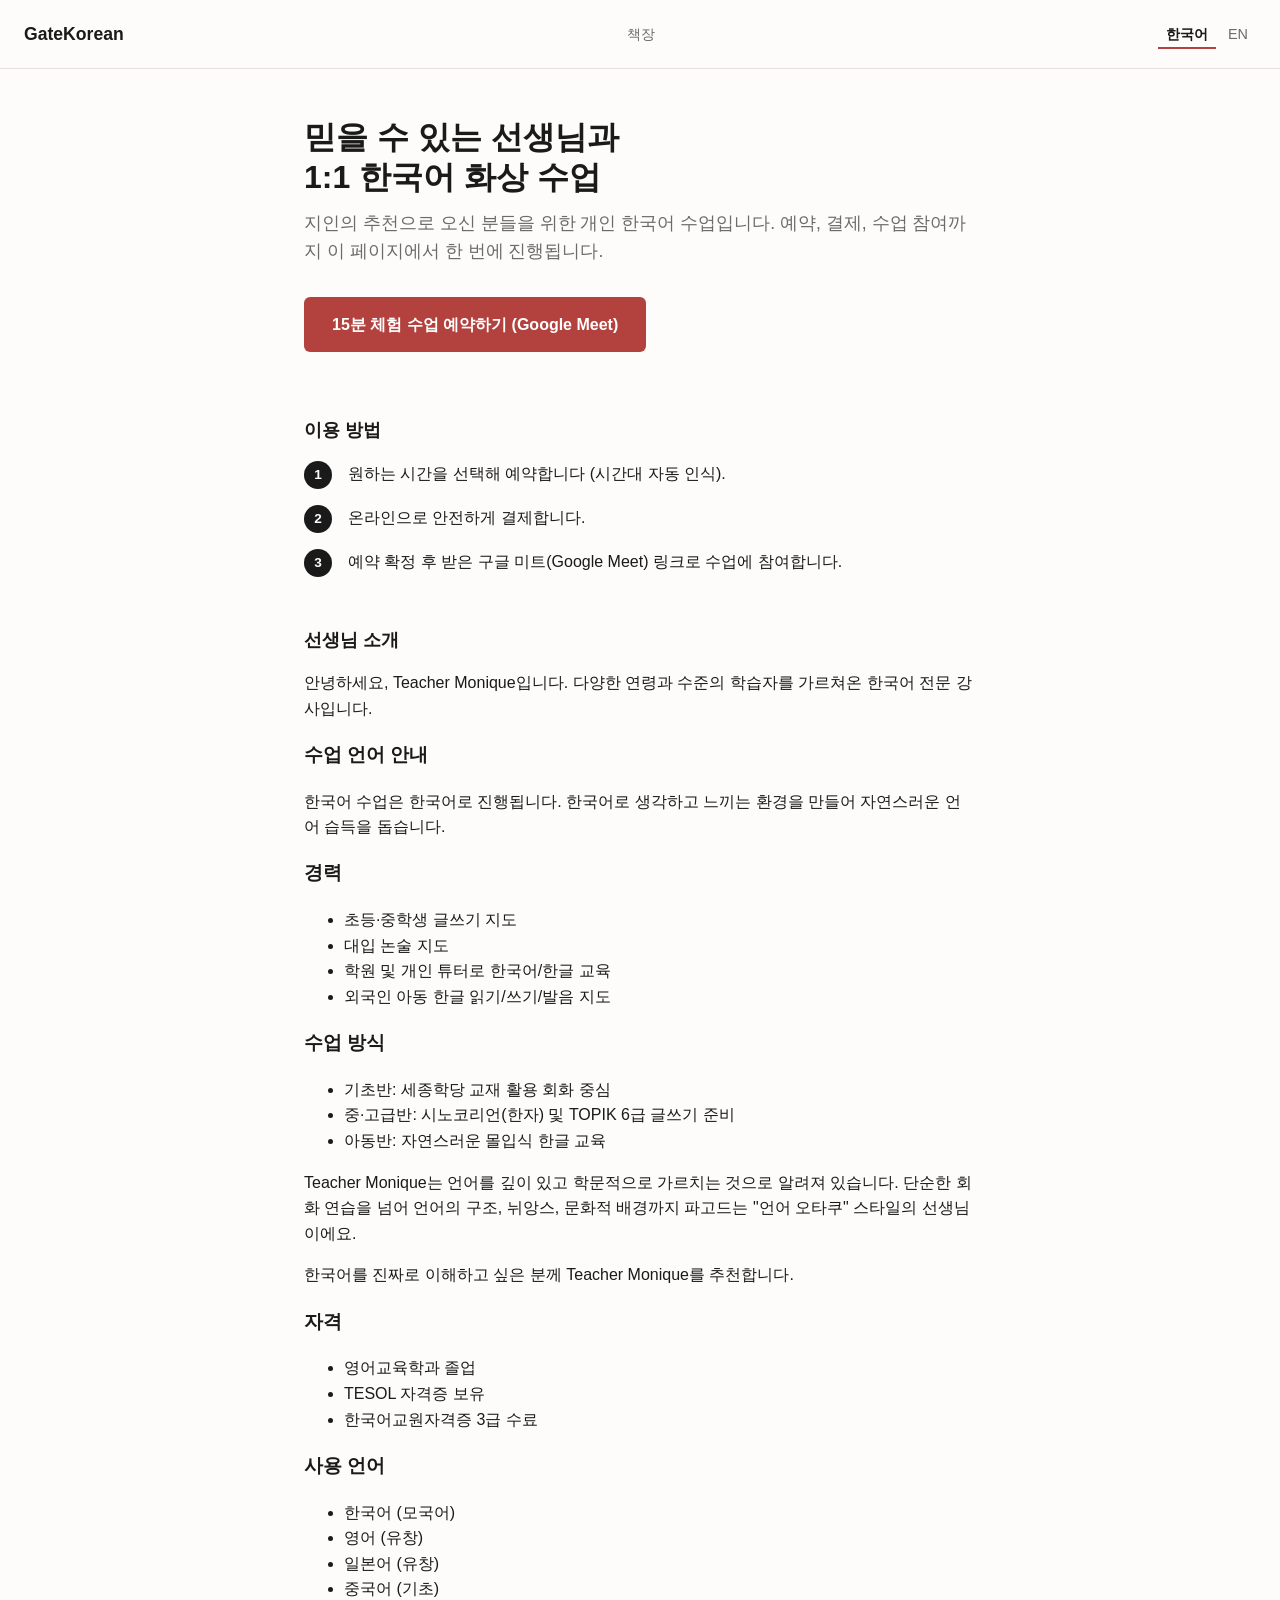
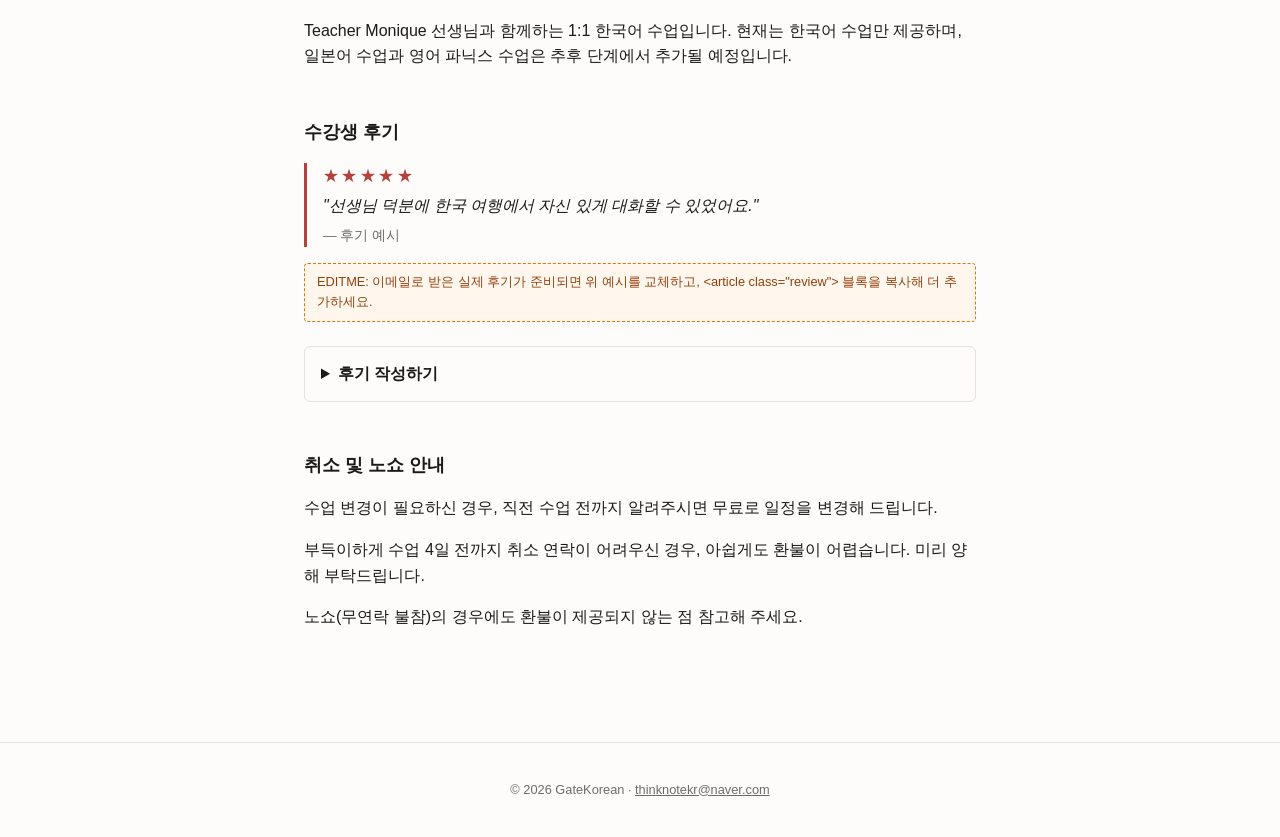
==== commit 16ea2709: "Remove redundant "5 years" bullet from teaching experience lists Intro paragraph already states over" ====
--- a/ko/index.html
+++ b/ko/index.html
@@ -44,7 +44,6 @@
 
       <h3>경력</h3>
       <ul>
-        <li>평생교육원 5년 강의</li>
         <li>초등·중학생 글쓰기 지도</li>
         <li>대입 논술 지도</li>
         <li>학원 및 개인 튜터로 한국어/한글 교육</li>
